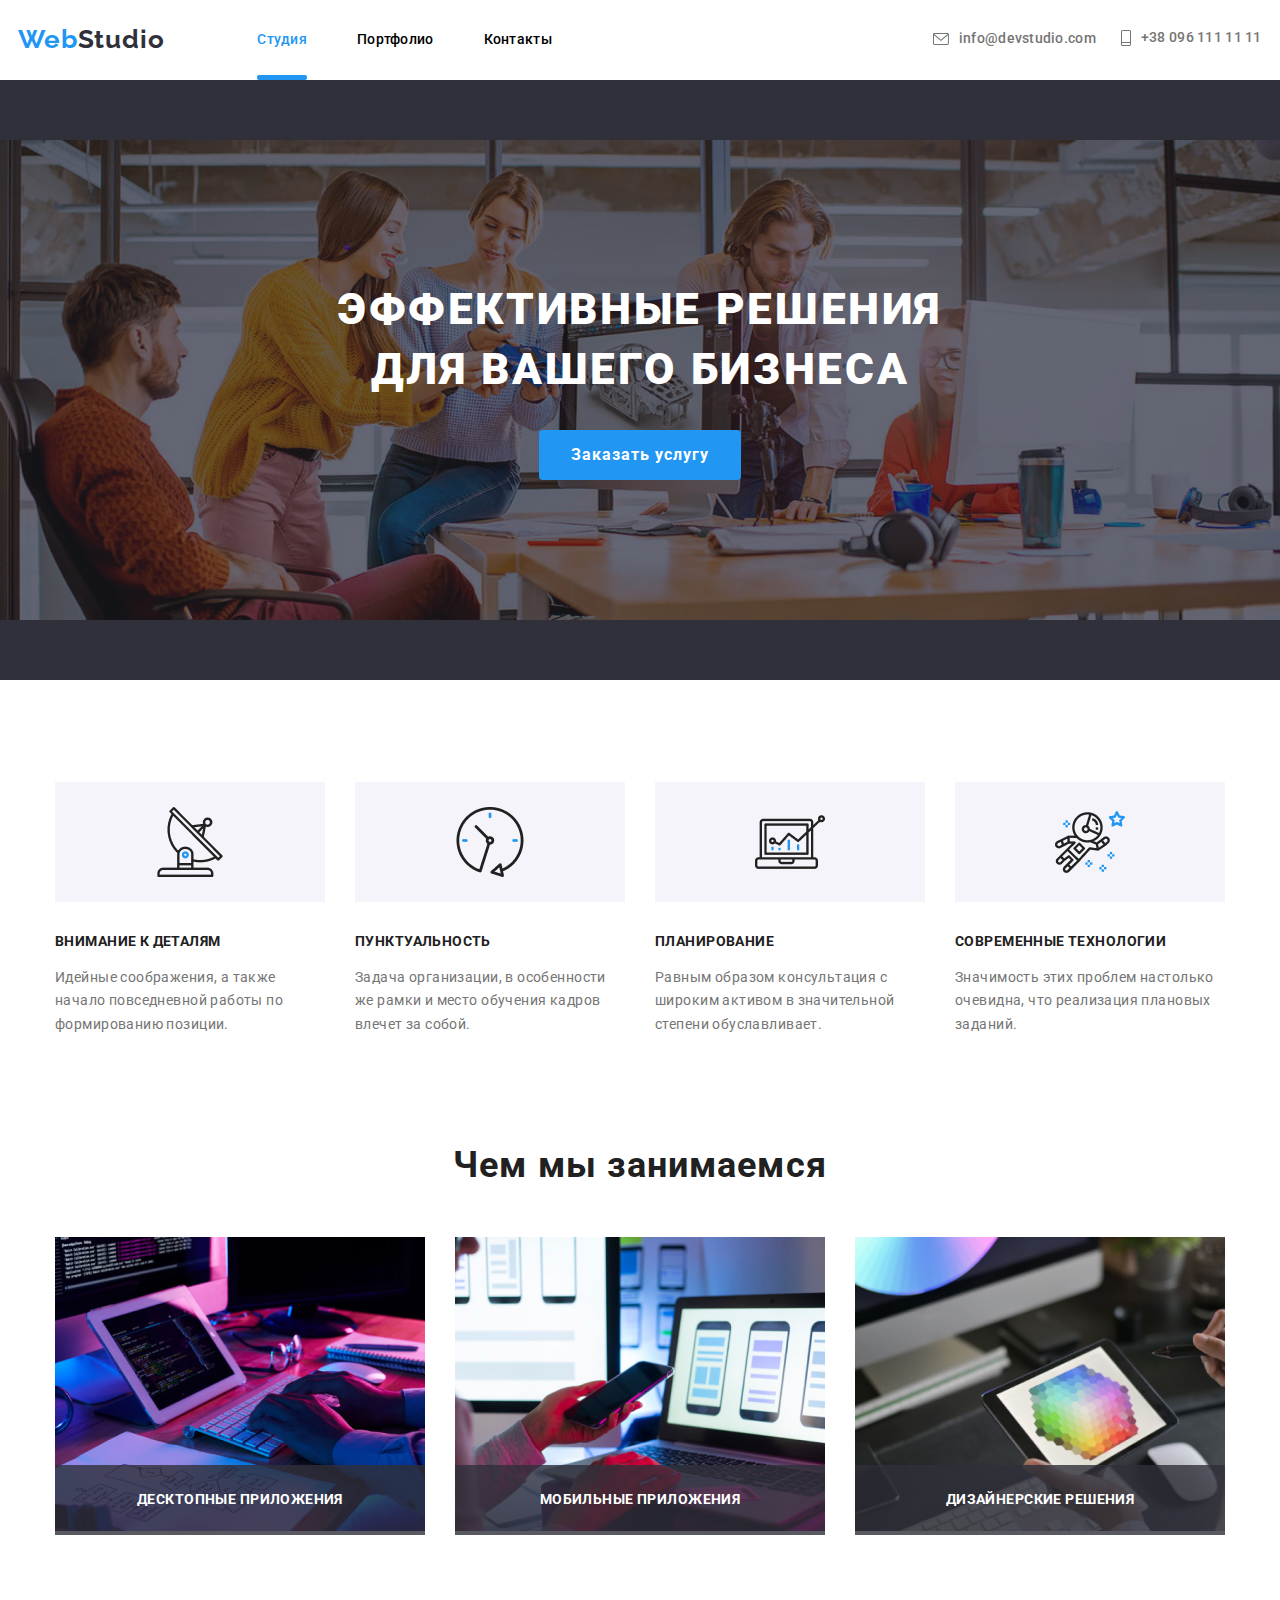
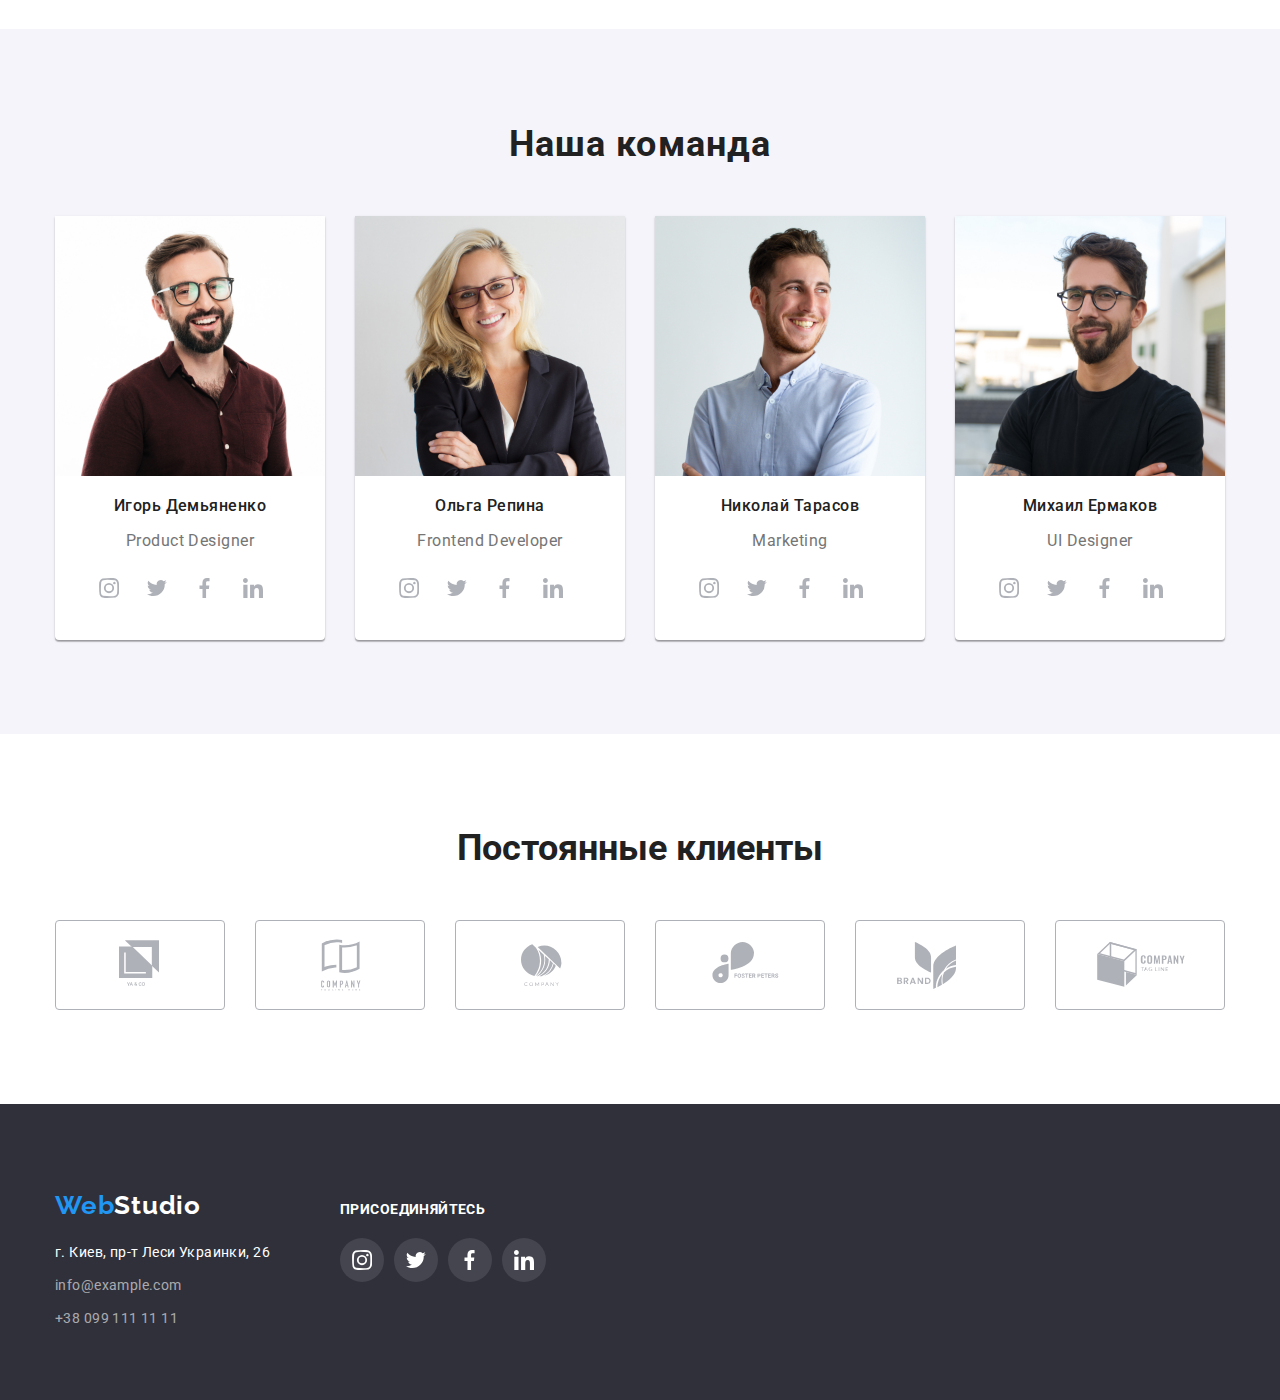
==== index.html @ 6364e738 "step one" ====
<!DOCTYPE html>
<html lang="en">
<head>
    <meta charset="UTF-8">
    <meta name="viewport" content="width=device-width, initial-scale=1.0">
    <title>Document</title>
    <link rel="preconnect" href="https://fonts.gstatic.com">
<link href="https://fonts.googleapis.com/css2?family=Raleway:wght@700&family=Roboto:wght@400;500;700;900&display=swap" rel="stylesheet">
<link rel="stylesheet" href="https://cdnjs.cloudflare.com/ajax/libs/modern-normalize/1.0.0/modern-normalize.min.css">
<link rel="stylesheet" href="/portfolio.html">   
<link rel="stylesheet" href="./css/styles.css">

</head>

<body class="body">
        <!--Шапка -->
        
        <header class="header"> 
        <div class="header-container"> 
            <p class="header-logo"> Web<span class="logo-part-two">Studio</span> </p>
     
            <ul class="navigation">
                <li><a href="" class="nav-link-active">Студия</a> </li>
                <li><a href="portfolio.html" class="nav-link">Портфолио</a> </li>
                <li><a href="" class="nav-link">Контакты</a> </li>
            </ul>
     
           <ul class="nav-contacts">
                 <li class="nav-icon">
                    <a class="contacts-mail" href=" mailto:info@devstudio.com">
                    <svg class="letter">
                        <use href="./img/symbol-hover.svg#icon-letter-hover"></use>
                    </svg>
                     info@devstudio.com</a> 
                 </li>
                 <li class="nav-icon">
                    <a class="contacts-tel" href="tel:+380961111111">
                     <svg class="phone">
                         <use href="./img/symbol-hover.svg#icon-phone-hover">

                         </use>
                     </svg>
                     +38 096 111 11 11</a> 
                 </li>  
           </ul>
         
        </div>
         </header>
        
    <!--Герой -->
<main>
        <section class="hero">
            <div class="container"> 
            <h1 class="hero-titel">Эффективные решения для вашего бизнеса</h1>
            <button class="hero-button" data-modal-open >  
               <p class="button-text">Заказать услугу</p> </button> 
               <div class="backdrop is-hidden" data-modal > 
                <div class="modal">
                <button class="close-button" data-modal-close > 
                <svg class="x" width="11" height="11">
                <use href="./img/buttonclose.svg#icon-closebutton"></use>
                </svg>
                </button>
                </div>
            </div>
        
               
          
             </div>
        </section>

        
   
    <!--Секция--> 
        <section class="section-text">
        <div class="container">     
    <ul class="text">
        <li class="text-post" >
            <h3 class="text-titel"> ВНИМАНИЕ К ДЕТАЛЯМ</h3>
            <p class="text-item">Идейные соображения, а также начало повседневной работы по формированию позиции.</p>
        </li>
        <li class="text-post">
            <h3 class="text-titel"> ПУНКТУАЛЬНОСТЬ</h3>
            <p class="text-item">Задача организации, в особенности же рамки и место обучения кадров влечет за собой.</p>
        </li>
        <li class="text-post" >
            <h3 class="text-titel"> ПЛАНИРОВАНИЕ</h3>
            <p class="text-item">Равным образом консультация с широким активом в значительной степени обуславливает.</p>
        </li>
        <li class="text-post" >
            <h3 class="text-titel"> СОВРЕМЕННЫЕ ТЕХНОЛОГИИ</h3>
            <p class="text-item">Значимость этих проблем настолько очевидна, что реализация плановых заданий.</p>
        </li>
    </ul>
        </div>
        </section>
    
  
    <!-- О нас -->
    
        <section class="about-us-section">
        <div class="container-about-us">  
            <h2 class="about-us-titel"> Чем мы занимаемся</h2>
            <ul class="about-us">
            <li class="picture">
                <img src="img/boxkopie.jpg" alt="айпед"  width="370" >
            <div class="pic-descript">
                <p class="descript"> Десктопные приложения</p>
            </div></li> 
            <li class="picture">
                <img src="img/imgKopie.jpg" alt= "ноутбук" width="370"  >
                <div class="pic-descript">
                    <p class="descript"> Мобильные приложения</p>
                </div>
            </li>
            <li class="picture">
                <img src="img/imgkopie1.jpg" alt="робочій стіл" width="370"  >
                <div class="pic-descript">
                    <p class="descript"> Дизайнерские решения</p>
                </div>
            </li> 
        </ul>
        </div> 
        </section>
   


    <!-- Наша команда -->
        <section class="our-team-section">
         <div class="container-our-team">  
            <h2 class="our-team-titel">Наша команда</h2>
    
            <ul class="cards" >
            <li class="item" > 
                <img src="img/prt1.jpg" alt="чоловік на фото" width="270" class="imagine-one" >
                <h3 class="name">Игорь Демьяненко</h3>
                <p class="position"> Product Designer</p>
                <ul class="socialmedia">
                    <li class="social-item" >
                        <a  class="footer-fb" href="">
                            <svg class="instagram">
                                <use href="./img/symbol.svg#icon-instagram">

                                </use>
                            </svg>                      
                        </a>
                    </li>
                    <li class="social-item" > 
                        <a class="footer-fb" href="">
                            <svg class="twitter" >
                                <use href="./img/symbol.svg#icon-twitter">

                                </use>
                            </svg> 
                        </a> 
                    </li>
                    <li class="social-item"> 
                        <a class="footer-fb" href="">
                            <svg class="facebook" >
                                <use href="./img/symbol.svg#icon-facebook">

                                </use>
                            </svg> 
                        </a>
                    </li>
                    <li class="social-item">
                        <a class="footer-fb" href="">
                            <svg class=" linkedin" >
                                <use href="./img/symbol.svg#icon-linkedin">

                                </use>
                            </svg> 
                        </a>
                    </li>

                </ul>
            </li>
             <li class="item" >
                <img src="img/prt2.jpg" alt="жінка на фото" width="270" class="imagine-two" >
                <h3 class="name">Ольга Репина </h3>
                <p class="position">Frontend Developer</p>
                <ul class="socialmedia">
                    <li class="social-item" >
                        <a  class="footer-fb" href="">
                            <svg class="social-item-icon instagram">
                                <use href="./img/symbol.svg#icon-instagram">

                                </use>
                            </svg>                      
                        </a>
                    </li>
                    <li class="social-item" > 
                        <a class="footer-fb" href="">
                            <svg class="social-item-icon twitter" >
                                <use href="./img/symbol.svg#icon-twitter">

                                </use>
                            </svg> 
                        </a> 
                    </li>
                    <li class="social-item"> 
                        <a class="footer-fb" href="">
                            <svg class="social-item-icon facebook" >
                                <use href="./img/symbol.svg#icon-facebook">

                                </use>
                            </svg> 
                        </a>
                    </li>
                    <li class="social-item">
                        <a class="footer-fb" href="">
                            <svg class="social-item-icon linkedin" >
                                <use href="./img/symbol.svg#icon-linkedin">

                                </use>
                            </svg> 
                        </a>
                    </li>

                </ul>
            </li>
            <li class="item" >
                <img src="img/prt3.jpg" alt="чоловік на фото в білі сорочці" width="270" class="imagine-three" >
                <h3 class="name">Николай Тарасов</h3>
                <p class="position">Marketing</p>
                <ul class="socialmedia">
                    <li class="social-item" >
                        <a  class="footer-fb" href="">
                            <svg class="social-item-icon instagram">
                                <use href="./img/symbol.svg#icon-instagram">

                                </use>
                            </svg>                      
                        </a>
                    </li>
                    <li class="social-item" > 
                        <a class="footer-fb" href="">
                            <svg class="social-item-icon twitter" >
                                <use href="./img/symbol.svg#icon-twitter">

                                </use>
                            </svg> 
                        </a> 
                    </li>
                    <li class="social-item"> 
                        <a class="footer-fb" href="">
                            <svg class="social-item-icon facebook" >
                                <use href="./img/symbol.svg#icon-facebook">

                                </use>
                            </svg> 
                        </a>
                    </li>
                    <li class="social-item">
                        <a class="footer-fb" href="">
                            <svg class="social-item-icon linkedin" >
                                <use href="./img/symbol.svg#icon-linkedin">

                                </use>
                            </svg> 
                        </a>
                    </li>

                </ul>
            </li>
            <li class="item" >
                <img src="img/prt4.jpg" alt="чоловік на фото в темній футболці" width="270" class="imagine-four" >
                <h3 class="name">Михаил Ермаков</h3>
                <p class="position"> UI Designer</p>
                <ul class="socialmedia">
                    <li class="social-item" >
                        <a  class="footer-fb" href="">
                            <svg class="social-item-icon instagram">
                                <use href="./img/symbol.svg#icon-instagram">

                                </use>
                            </svg>                      
                        </a>
                    </li>
                    <li class="social-item" > 
                        <a class="footer-fb" href="">
                            <svg class="social-item-icon twitter" >
                                <use href="./img/symbol.svg#icon-twitter">

                                </use>
                            </svg> 
                        </a> 
                    </li>
                    <li class="social-item"> 
                        <a class="footer-fb" href="">
                            <svg class="social-item-icon facebook" >
                                <use href="./img/symbol.svg#icon-facebook">

                                </use>
                            </svg> 
                        </a>
                    </li>
                    <li class="social-item">
                        <a class="footer-fb" href="">
                            <svg class="social-item-icon linkedin" >
                                <use href="./img/symbol.svg#icon-linkedin">

                                </use>
                            </svg> 
                        </a>
                    </li>

                </ul>
            </li>
            </ul>
        </div>
        </section>  

    <!-- Постоянные клиенты -->
        <section class="regular-customers">
            <div class="container">
                <h2 class="customers-titel"> Постоянные клиенты </h2>
                
                <ul class="clients" > 
                    <li class="logo-box">
                        <a class="client-logo"> 
                            <svg class="client one" width="44.27" height="49.23">  
                                <use href="./img/customerslg.svg#icon-logo-1">

                                </use>
                            </svg>
                        </a>

                    </li>
                    <li class="logo-box">
                        <a class="client-logo" >
                             <svg class="client two" width="40" height="52">
                            <use href="./img/customerslg.svg#icon-logo-2">

                            </use>
                        </svg> 
                    </a> 
                    </li>
                    <li class="logo-box">
                        <a class="client-logo">
                        <svg class="client three" width="41" height="42.6">
                            <use href="./img/customerslg.svg#icon-logo-3">

                            </use>
                        </svg> 
                    </a>
                    </li>
                    <li class="logo-box"><a class="client-logo" >
                        <svg class="client four" width="79.66" height="42.02">
                            <use href="./img/customerslg.svg#icon-logo-4">

                            </use>
                        </svg> 
                    </a>
                    </li>
                    <li class="logo-box">
                        <a class="client-logo"> 
                            <svg class="client five" width="59" height="47">
                                <use href="./img/customerslg.svg#icon-logo-5">
    
                                </use>
                            </svg> 
                        </a>
                    </li>
                    <li class="logo-box"><a class="client-logo">
                        <svg class="six" width="88.48" height="45.44">
                            <use href="./img/customerslg.svg#icon-logo-6">

                            </use>
                        </svg> 
                    </a>
                    </li>
                </ul>
            </div>
        </section>
</main>
    <!-- Подвал -->
    <footer class="footer-bg">
        <div class="container foot"> 
            <div class="footer">
        <p class="footer-logo">Web<span class="footer-logo-studio" >Studio</span> </p>
     
        <address class="adress">   
        <p class="street">г. Киев, пр-т Леси Украинки, 26 </p> 
   
         <ul class="contacts">
             <li class="footer-item" >
                <a class="footer-email" href="mailto:info@example.com">info@example.com</a></li>
             <li class="footer-item">   
                 <a class="footer-tel"  href="tel:+380991111111">+38 099 111 11 11</a></li>

        </ul>
        </address>
    </div> 
        <div class=" footer-box">
            <h2 class="join"> ПРИСОЕДИНЯЙТЕСЬ </h2>
            <ul class="footer-socialmedia">
                <li class="social-item-footer" >
                    <a  class="footer-fb" href="">
                        <svg class="footer-icon instagram" >
                            <use href="./img/symbol.svg#icon-instagram">

                            </use>
                        </svg>                      
                    </a>
                </li>
                <li class="social-item-footer" > 
                    <a class="footer-fb" href="">
                        <svg class="footer-icon twitter" >
                            <use href="./img/symbol.svg#icon-twitter">

                            </use>
                        </svg> 
                    </a> 
                </li>
                <li class="social-item-footer"> 
                    <a class="footer-fb" href="">
                        <svg class="footer-icon facebook" >
                            <use href="./img/symbol.svg#icon-facebook">

                            </use>
                        </svg> 
                    </a>
                </li>
                <li class="social-item-footer">
                    <a class="footer-fb" href="">
                        <svg class="footer-icon linkedin" >
                            <use href="./img/symbol.svg#icon-linkedin">

                            </use>
                        </svg> 
                    </a>
                </li>
            </ul>
        </div>
        </div>
    </footer>
  
    
    <script src="./js/modal.js"></script>
</body>
</html>
---- css/styles.css ----
:root {
    --primery-text-color: #757575;
    --titel-text-color: #212121;
    --accent-color: #2196F3;
    --primary-white-color: #fff;
    --background-color: #2F303A;
    }
       
       
    ul{
    list-style: none;
    margin: 0px;
    padding: 0px;
    }
    a{
    text-decoration: none;
    }
       
    .body{
    font-family: Roboto, sans-serif;  
    }
       
    .header{
    display: flex;
    background-color: #ffffff;
    font-family: Roboto;
    }
       
    .header-container{
    display: flex;
    align-items: center;
    padding-left: 15px;
    padding-right: 15px;
    margin-left: auto;
    margin-right: auto; 
    }
       
    .container{
    width: 1200px;
    padding: 0px 15px;
    margin: 0 auto; 
    }
       
    .header-logo{
    color: var(--accent-color); 
    font-family: Raleway;
    font-style: normal;
    font-weight: 700;
    font-size: 26px;
    line-height: 1.19;  
    letter-spacing: 0.03em;
    padding-top: 24px;
    padding-bottom: 25px;
    margin: 0;
    }
       
    .logo-part-two{
    color: #2F303A;
    font-family: Raleway;
    font-style: normal;
    font-weight: 700;
    font-size: 26px;
    line-height: 1.19;  
    letter-spacing: 0.03em;
    }
       
    .navigation{
    display: flex;
    margin-left: 93px;
    padding-left: 0;
    }
       
    .nav-link{
    color: var(--titel-text-color-);
    font-family: Roboto;
    font-style: normal;
    font-weight: 500;
    font-size: 14px;
    line-height: 1.14;
    letter-spacing: 0.02em;
    margin-right: 50px;
    position: relative;
    display: block;
    padding-top: 32px;
    padding-bottom: 32px;
    }
    
    .nav-link::after{
    content: "";
    position: absolute;
    left: 0;
    bottom: 0;
    display: block;
    width: 100%;
    height: 5px;
    background-color: #2196F3;
    border-radius: 2px;
       
    opacity: 0;
    transition: opacity 250ms cubic-bezier(0.4, 0, 0.2, 1);
    }

    .nav-link-active{
    color: var(--accent-color);
    font-family: Roboto;
    font-style: normal;
    font-weight: 500;
    font-size: 14px;
    line-height: 1.14;
    letter-spacing: 0.02em;
    margin-right: 50px;
    position: relative;
    display: block;
    padding-top: 32px;
    padding-bottom: 32px;
    }
    .nav-link-active::after{
    content: "";
    position: absolute;
    left: 0;
    bottom: 0;
    display: block;
    width: 100%;
    height: 5px;
    background-color: #2196F3;
    border-radius: 2px;      
    opacity: 1;
    transition: opacity 250ms cubic-bezier(0.4, 0, 0.2, 1);
    }

    .nav-link:hover,
    .nav-link:focus{
    color: var(--accent-color);
    display: block;
    }
    .nav-link:hover::after{
    opacity: 1;
    }
    
   
  
    .nav-contacts{
    display: flex;
    align-items: center;
    margin-left: 331px;
    padding: 0;
    }
     
    .contacts-mail{
    color: var(--primery-text-color);
    font-family: Roboto;
    font-style: normal;
    font-weight: 500;
    font-size: 14px;
    line-height: 1.14;
    letter-spacing: 0.02em; 
    padding-right: 25px;
    display: inline-flex;
    align-items: center;
    }
    .contacts-mail:hover svg,
    .contacts-mail:focus svg{
    fill: #2196F3
    }
    .contacts-mail:hover,
    .contacts-mail:focus{
    color: #2196F3;
    }
    
    .letter{
    width: 16px;
    height: 12px;
    padding: 0;
    margin-right: 10px;
    fill: #757575;
    cursor: pointer;
    }
     
    .contacts-tel{  
    color: var(--primery-text-color);
    font-family: Roboto;
    font-style: normal;
    font-weight: 500;
    font-size: 14px;
    line-height: 1.14;
    letter-spacing: 0.02em; 
    display: inline-flex;
    align-items: center;
    }
      
    .contacts-tel:hover,
    .contacts-tel:focus{
    color:var(--accent-color);
    }
    .contacts-tel:hover svg,
    .contacts-tel:focus svg{
    fill:var(--accent-color);
    }
    .phone{
    width: 10px;
    height: 16px;
    padding: 0;
    margin-right: 10px;
    fill: #757575;
    cursor: pointer;
    }
       
       /*  HERO */
       
    .hero{
    max-width: 1600px;
    height: 600px;
    margin-left: auto;
    margin-right: auto;  
    background-image: linear-gradient(to right,
    rgba(47, 48, 58, 0.4), rgba(47, 48, 58, 0.4)),
    url("../img/hero.jpg");
    background-repeat: no-repeat;
    background-size: contain;
    background-position: center;
    background-color: var( --background-color);
    text-align: center;
    padding-top: 200px;
    padding-bottom: 200px;   
    }
       
    .hero-titel{
    color:  var(--primary-white-color);
    font-family: Roboto;
    font-style: normal;
    font-weight: 900;
    font-size: 44px;
    line-height: 1.36;
    text-align: center;
    letter-spacing: 0.06em;
    text-transform: uppercase;
    width: 696px; 
    padding-bottom: 30px;
    margin: 0 auto;   
    }
       
    .hero-button{
    background-color: var(--accent-color);
    border-radius: 4px;
    padding-top: 10px;
    padding-right: 32px;
    padding-bottom: 10px;
    padding-left: 32px;
    font-family: Roboto;
    font-style: normal;
    font-weight: 700;
    font-size: 16px;
    line-height: 30px;
    cursor: pointer;
    border: none;
    }
          
    .button-text{
    display: inline-block;
    text-align: center;
    text-decoration: none;
    color: var(--primary-white-color);
    margin: 0;
    letter-spacing: 0.06em;   
    }
        
    .section-text{
    padding-top: 102px;
    padding-bottom: 94px;
    margin: 0% auto;
    }
       
    .text {
    display: flex;
    margin: 0;
    padding: 0;
    }
       
    .text-titel{
    color: var(--titel-text-color);  
    font-family: Roboto;
    font-style: normal;
    font-weight: 700;
    font-size: 14px;
    line-height: 1.4;
    letter-spacing: 0.03em; 
    margin-top: 0;
    }
       
    .text-item{
    color: var(--primery-text-color);
    font-family: Roboto;
    font-style: normal;
    font-weight: 400;
    font-size: 14px;
    line-height: 1.7;
    letter-spacing: 0.03em;
    margin-top: 0;
    }
    .text-post{
    width: 270px;
    margin-right: 30px;
    }
    .text-post::before{
    display: block;
    content: "";
    width: 270px;
    height: 120px;
    background-color: #F5F4FA;
    background-repeat: no-repeat;
    background-position: 50% 50%;
    margin-bottom: 30px;
    }
    .text-post{
    width: auto;
    }
       
    .text-post:nth-child(1)::before{
    background-image: url("../img/antenna.png");   
    }
    .text-post:nth-child(2)::before{
    background-image: url("../img/clock.png");
    }        
    .text-post:nth-child(3)::before{
    background-image: url("../img/diagram.png");
    }
    .text-post:nth-child(4)::before{
    background-image: url("../img/astronaut.png");
    }
    .text-post:last-child{
    margin-right: 0;
    }
         
    .about-us-section {
    text-align: center;
    padding-bottom: 94px;
    width: 1170px;
    margin: 0 auto;
    }
         
    .about-us-titel{
    color: var(--titel-text-color);
    font-family: Roboto;
    font-weight: 700;
    font-size: 36px;
    line-height: 1.16;
    text-align: center;
    letter-spacing: 0.03em; 
    margin: 0% auto;
    padding-bottom: 50px;   
    }
       
    .about-us {
    text-align: center; 
    display: flex;
    margin: 0 auto;
    padding: 0px;
    }
       
    .picture{
   position: relative;
   margin-right: 30px;
  
    }
 
   .picture:last-child{
    margin-right: 0;
   }

   .pic-descript{
   position: absolute;
   display: flex;
   bottom: 0;
   right: 0px;
   }

.descript{
display:flex;

font-family: Roboto;
font-style: normal;
font-weight: 700;
font-size: 14px;
line-height: 1.14;
width: 370px;
height: 70px;
margin: 0;
padding-top: 27px;
color: #fff;
justify-content: center;
letter-spacing: 0.03em;
text-transform: uppercase;

background: rgba(47, 48, 58, 0.8); 
}


       
    .our-team-section{
    background: #F5F4FA;
    padding-top: 94px;
    padding-bottom: 94px;
    margin: auto;
    } 
    .our-team-titel{
    color: var(--titel-text-color);
    font-family: Roboto;
    font-weight: 700px;
    font-size: 36px;
    line-height: 1.2;
    text-align: center;
    letter-spacing: 0.03em;
    margin: 0 auto;
    padding-bottom: 50px;   
    }  
    .cards{
    display: flex;
    margin: 0 auto;
    padding: 0px;
    width: 1170px;
    } 
    .item{ 
    margin-right: 30px;
    background: #FFFFFF;
    box-shadow: 0px 1px 3px rgba(0, 0, 0, 0.12), 0px 1px 1px rgba(0, 0, 0, 0.14), 0px 2px 1px rgba(0, 0, 0, 0.2);
    border-radius: 0px 0px 4px 4px;
    }
       
      
    .imagine-one{  
    background: url(4853.jpg);
    border-radius: 0px;
    }
       
    .name{
    color: var(--titel-text-color);
    font-family: Roboto;
    font-style: normal;
    font-weight: 500;
    font-size: 16px;
    line-height: 1.18;
    text-align: center;
    letter-spacing: 0.03em;
    }
    .position{
    color: var(--primery-text-color);
    font-family: Roboto;
    font-style: normal;
    font-weight: 400;
    font-size: 16px;
    line-height: 1.18;
    text-align: center;
    letter-spacing: 0.03em;
    }
     
    .socialmedia{
    width: 206px;
    height: 44px;
    align-items: center;
    margin-left: auto;
    margin-right: auto;
    margin-bottom: 30px ;
    }
    .social-item{
    display: inline-block;
    width: 44px;
    height: 44px;
    border-radius: 50%;
    }
    .social-item:last-child{
    margin-right: 0px;
    }
    
    .instagram{
    width: 20px;
    height: 20px;
    fill: #AFB1B8;
    }
    .twitter{
    width: 20px;
    height: 20px;
    fill: #AFB1B8;
    }
    .facebook{
    width: 20px;
    height: 20px;
    fill: #AFB1B8;
    }
    .linkedin{
    width: 20px;
    height: 20px;
    fill: #AFB1B8;
    }
    
    .link{
    padding: 0;
    border: none;
    }
     
    .imagine-two{
    border-radius: 0px;
    }  
    .imagine-three{
    border-radius: 0px;
    } 
    .imagine-four{
    background: url(2968.jpg);
    border-radius: 0px;
    }
       
    
    .regular-customers{
    padding-top: 94px;
    padding-bottom: 94px;
    }
    .customers-titel{
    color: var(--titel-text-color);
    font-family: Roboto;
    font-weight: 700;
    font-size: 36px;
    text-align: center;
    margin: 0 auto;
    padding-bottom: 50px;
    }
    
    .clients{
    display: flex;
    }
    
    .one{
    fill: #AFB1B8;
    margin-top: 20px;
    margin-right: 63px;
    margin-bottom: 20px;
    margin-left: 63px;
    }
    .two{
    fill: #AFB1B8;
    margin-top: 19px;
    margin-right: 65px;
    margin-bottom: 19px;
    margin-left: 65px;
    }
    .three{
    fill: #AFB1B8;
    margin-top: 24px;
    margin-right: 64px;
    margin-bottom: 23.4px;
    margin-left: 65px;
    }
    .four{
    fill: #AFB1B8;
    margin-top: 22px;
    margin-right: 55px;
    margin-bottom: 21px;
    margin-left: 56px;
    }
    .five{
    fill: #AFB1B8;
    margin-top: 22px;
    margin-right: 40.52px;
    margin-bottom: 22.56px;
    margin-left: 41px;
    }
    .six{
    fill: #AFB1B8;
    margin-top: 22px;
    margin-right: 40.52px;
    margin-bottom: 22.56px;
    margin-left: 41px;
    }
    
    .logo-box{
    display: inline-flex;
    align-items: center;
    width: 170px;
    height: 90px; 
    border: 1px solid #AFB1B8;
    box-sizing: border-box;
    border-radius: 4px;
    color: #AFB1B8;
    background-color: #fff; 
    margin-right: 30px;
    }
    
    .logo-box:hover,
    .logo-box:focus{
    border: 1px solid #2196F3;
    cursor: pointer;
    }
    .logo-box:last-child{
    margin-right: 0px;
    }
    .logo-box:hover svg,
    .logo-box:focus svg{
    fill: #2196F3;
    }
    
    .client-logo{
    display: block;
    width: 170px;
    height: 90px;  
    }
    
    .client-logo:hover,
    .client-logo:focus{
    display: block;
    cursor: pointer;
    }
    .client-logo:last-child{
    margin-right: 0px;
    }
    
    .clients-item{ 
    width: 44px;
    height: 49px;
    background-position: center;
    background-size: contain;
    } 
    
    
    
    /* FOOTER */
    .footer-bg{
    background-color: var( --background-color);
    padding-top: 60px;
    padding-bottom: 60px;
    }
    .footer{
    display: inline-block;
    margin-right: 70px;
    align-items: center;
    }
    
    .footer-logo{
    color: var(--accent-color);
    font-family: Raleway;
    font-style: normal;
    font-weight: 700;
    font-size: 26px;
    line-height: 1.19;  
    letter-spacing: 0.03em;
    margin-bottom: 20px;    
    }
       
    .footer-logo-studio{
    color: var(--primary-white-color);   
    font-family: Raleway;
    font-style: normal;
    font-weight: 700;
    font-size: 26px;
    line-height: 1.19;
    letter-spacing: 0.03em;
    }
       
    .adress{
    display: block;  
    }
       
    .street{
    color: var(--primary-white-color);
    font-family: Roboto;
    font-style: normal;
    font-weight: 400;
    font-size: 14px;
    line-height: 1.71;
    letter-spacing: 0.03em;
    margin-bottom: 9px;
    }
    .contacts{
    padding: 0;
    margin: 0px;
    }
    .footer-item{
    margin-bottom: 9px;
    }
    .footer-email{
    color: rgba(255, 255, 255, 0.6);   
    font-family: Roboto;
    font-style: normal;
    font-weight: 400;
    font-size: 14px;
    line-height: 1.71;
    letter-spacing: 0.03em;
    padding-bottom: 9px;  
    }
       
    .footer-tel{
    color: rgba(255, 255, 255, 0.6);
    font-family: Roboto;
    font-style: normal;
    font-weight: 400;
    font-size: 14px;
    line-height: 1.71;
    letter-spacing: 0.03em;  
    }
    
    .footer-socialmedia{
    display: flex;
    align-items: baseline;
    }
    
    .join{
    color: var(--primary-white-color);
    font-size: 14px;
    line-height: 1.14;
    letter-spacing: 0.03em;
    margin: 0;
    }
    .footer-box{
    width: 206px;
    padding: 0px;
    }
    
    .foot{
    display: flex;
    align-items: baseline;
    }
    
    .footer-icon{
    fill: #fff;
           
    }
    
    .footer-fb{
    display: flex;
    width: 44px;
    height: 44px;
    align-items: center;
    justify-content: center;
    }
    .footer-fb:hover,
    .footer-fb:focus{
    background-color: #2196F3;
    border-radius: 50%;
    }
    .footer-fb:hover svg,
    .footer-fb:focus svg{
    fill: #fff;
    }
    
    .social-item-footer{
    display: inline-block;
    width: 44px;
    height: 44px;
    border-radius: 50%;
    background-color: rgb(252, 251, 251, 10%);
    margin-top: 20px;
    margin-right: 10px;
    }


.backdrop{
position: fixed;
top: 0;
left: 0;
width:100%;
height: 100%;
background-color:rgba(0, 0, 0, 0.2);
}

.backdrop.is-hidden {
   visibility: hidden;
opacity: 0;
pointer-events: none;
}

.modal {
position:absolute;
top:50%;
left: 50%;
transform: translate(-50%, -50%);
width: 528px;
height: 581px;
background-color: #fff; 

}

.close-button{
position: fixed;

top: 0;
right:0;
margin: 8px;

width: 30px;
height: 30px;
border-radius: 50%;

background: #FFFFFF;
border: 1px solid rgba(0, 0, 0, 0.1);

cursor: pointer;

}
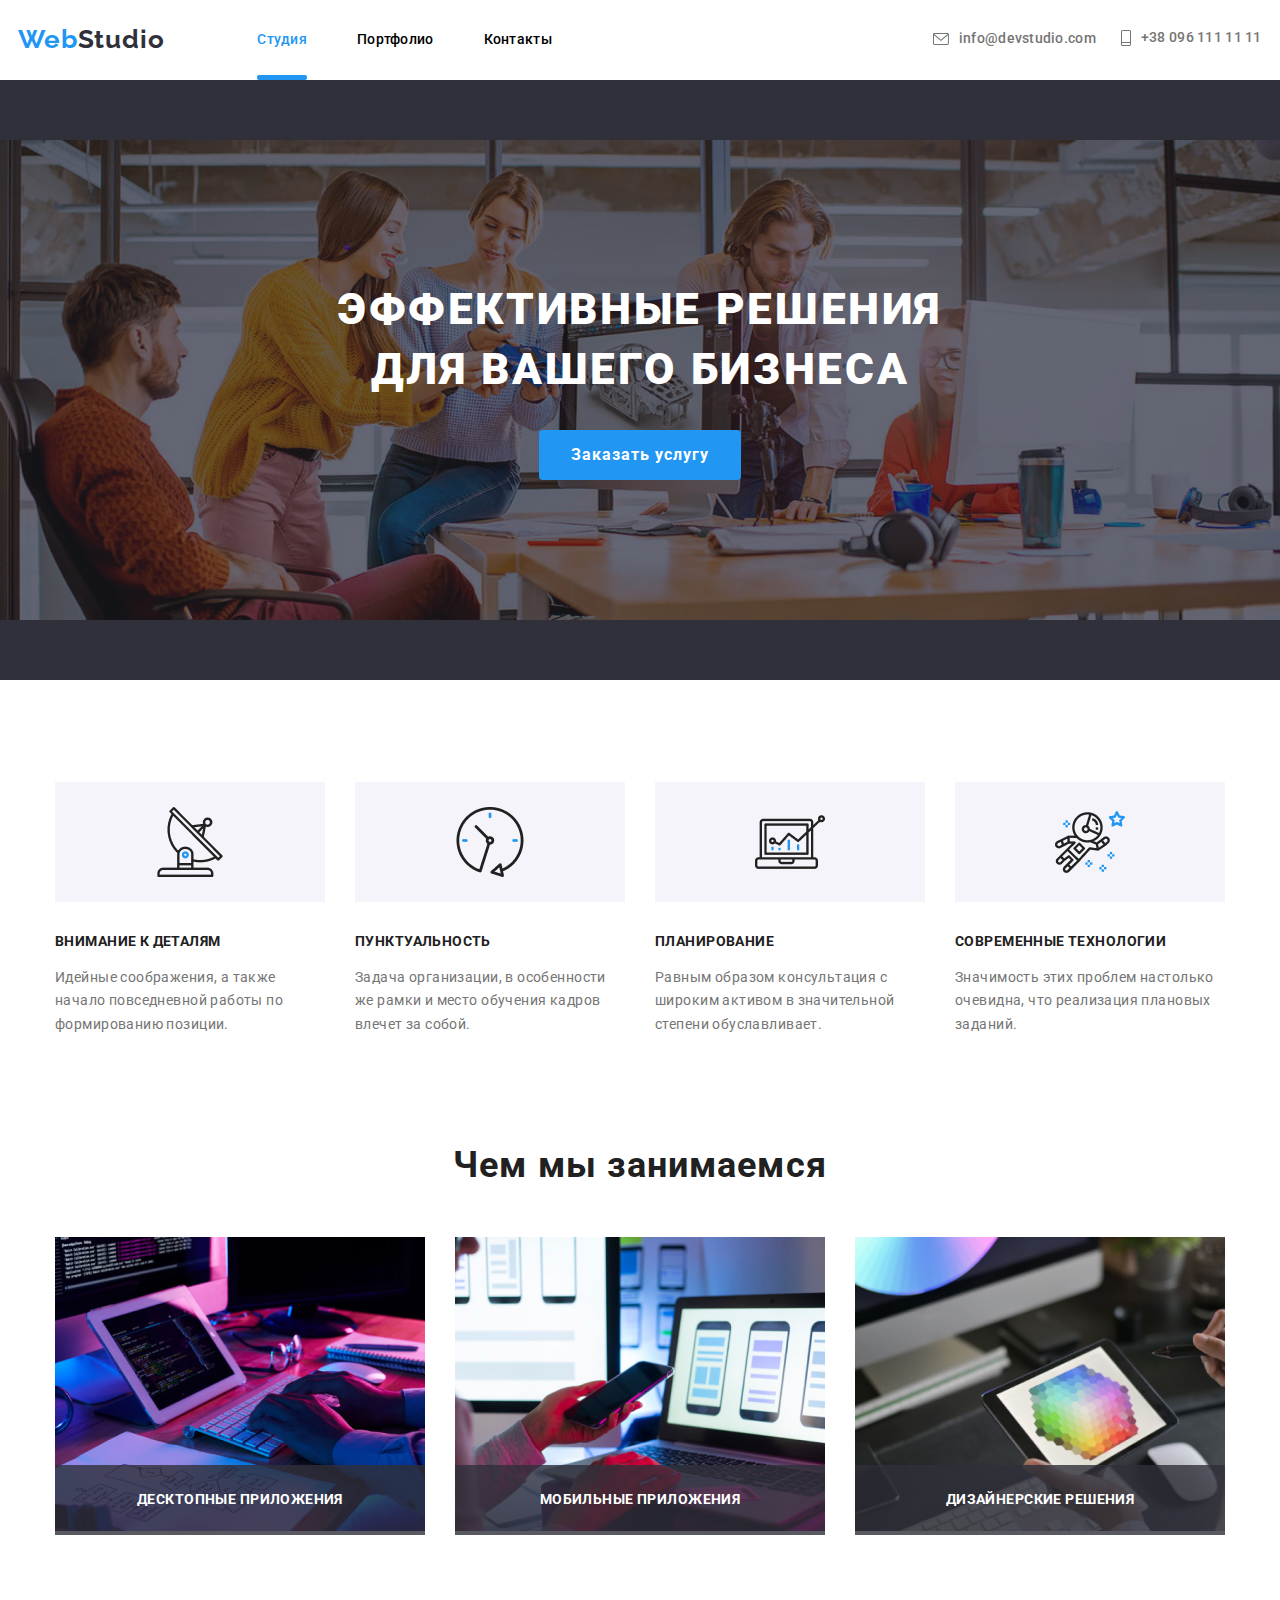
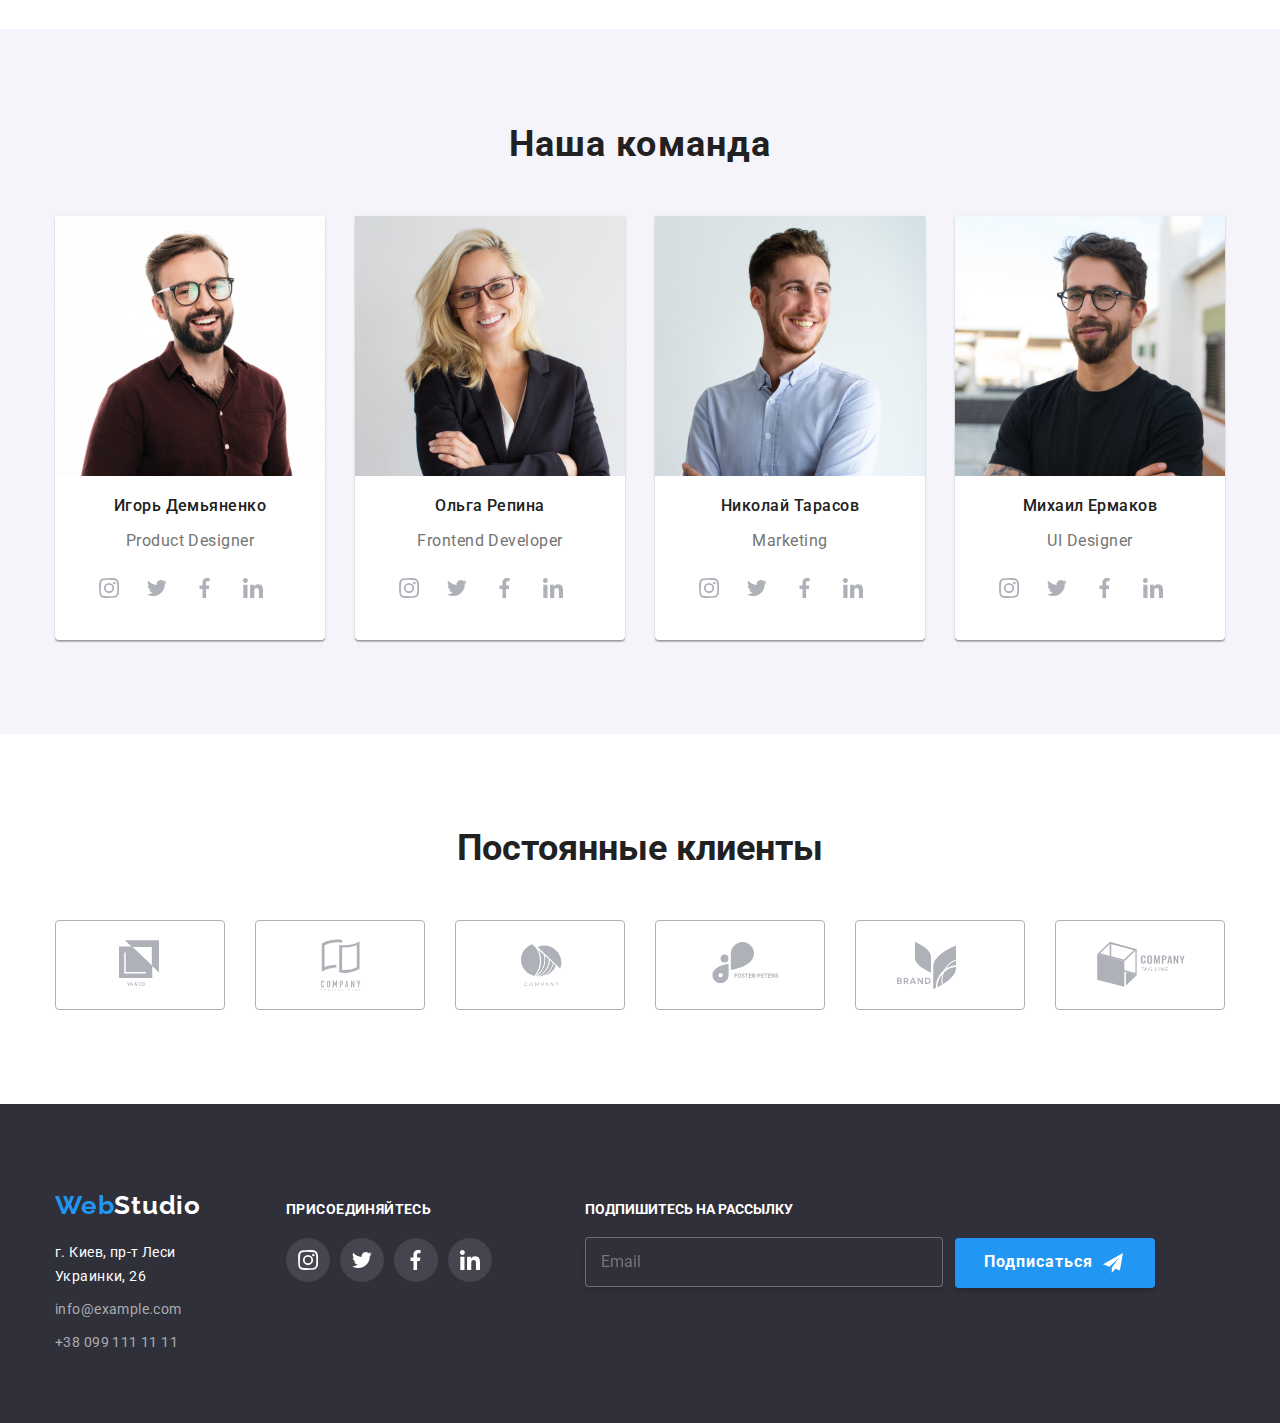
==== commit ef5f060b: "modal" ====
--- a/index.html
+++ b/index.html
@@ -56,11 +56,35 @@
                <p class="button-text">Заказать услугу</p> </button> 
                <div class="backdrop is-hidden" data-modal > 
                 <div class="modal">
+                    
                 <button class="close-button" data-modal-close > 
                 <svg class="x" width="11" height="11">
                 <use href="./img/buttonclose.svg#icon-closebutton"></use>
                 </svg>
                 </button>
+                <div  class="modal-desk"> 
+                    <p>Оставьте свои данные, мы вам перезвоним</p>
+                    <div class="form-filed">
+                    <label for="name" class="modal-label">Имя</label>
+                    <input type="name" name="name" id="name" placeholder="" autocomplete="off"></div>
+                    <div class="form-filed">
+                    <label for="phone" class="modal-label">Телефон</label>
+                    <input type="tel" name="phone_number" id="phone" autocomplete="off"></div>
+                    <div class="form-filed">
+                    <label for="mail" class="modal-label" autocomplete="off">Почта</label>
+                    <input type="email" name="mail" id="mail"></div>
+                    <div class="form-filed">
+                    <label for="comment" class="modal-label">Комментарий</label>
+                    <textarea class="textarea" name="comment" id="comment" cols="" rows="">Введите текст</textarea></div>
+                
+                <div role="group" class="modal-checkbox">
+                    <input type="checkbox" name="checkbox" id="checkbox" class="checkbox">
+                    <label for="checkbox" class="checkbox">Соглашаюсь с рассылкой и принимаю <span> <a href="">Условия договора</a></span> </label>
+                    </div>
+                    
+                    <div class="modal-submit">
+                    <button class="modal-buttom">Отправить</button></div>
+                </div>
                 </div>
             </div>
         
@@ -377,21 +401,21 @@
     <!-- Подвал -->
     <footer class="footer-bg">
         <div class="container foot"> 
-            <div class="footer">
-        <p class="footer-logo">Web<span class="footer-logo-studio" >Studio</span> </p>
+         <div class="footer">
+             <p class="footer-logo">Web<span class="footer-logo-studio" >Studio</span> </p>
      
-        <address class="adress">   
-        <p class="street">г. Киев, пр-т Леси Украинки, 26 </p> 
+            <address class="adress">   
+            <p class="street">г. Киев, пр-т Леси Украинки, 26 </p> 
    
-         <ul class="contacts">
+             <ul class="contacts">
              <li class="footer-item" >
                 <a class="footer-email" href="mailto:info@example.com">info@example.com</a></li>
              <li class="footer-item">   
-                 <a class="footer-tel"  href="tel:+380991111111">+38 099 111 11 11</a></li>
+                <a class="footer-tel"  href="tel:+380991111111">+38 099 111 11 11</a></li>
 
         </ul>
         </address>
-    </div> 
+         </div> 
         <div class=" footer-box">
             <h2 class="join"> ПРИСОЕДИНЯЙТЕСЬ </h2>
             <ul class="footer-socialmedia">
@@ -433,10 +457,31 @@
                 </li>
             </ul>
         </div>
+        <div class="footer" >
+            <h2 class="subscription">Подпишитесь на рассылку</h2>
+          
+           <ul class="footer-socialmedia">
+            <li>
+               <form class="form">
+                   <label for="mail">  </label> 
+                   <input  type="email" name="mail" id="mail"
+                   placeholder="Email"> 
+               </form>
+            </li>
+        <li>
+            <button type="submit" class="subscription-bottom"> Подписаться 
+                <svg class="icon-send" width="30" height="30">
+                    <use href="./img/icon-send.svg#icon-icon-send"></use>
+                </svg>
+            </button>
+        </li>
+        </ul>
+        </div>
         </div>
     </footer>
   
     
     <script src="./js/modal.js"></script>
+
 </body>
 </html>--- a/css/styles.css
+++ b/css/styles.css
@@ -264,6 +264,146 @@
     letter-spacing: 0.06em;   
     }
         
+
+
+.backdrop{
+    position: fixed;
+    top: 0;
+    left: 0;
+    width:100%;
+    height: 100%;
+    background-color:rgba(0, 0, 0, 0.2);
+}
+    
+.backdrop.is-hidden {
+    visibility: hidden;
+    opacity: 0;
+    pointer-events: none;
+}
+    
+.modal{
+position:absolute;
+top:50%;
+left: 50%;
+transform: translate(-50%, -50%);
+width: 528px;
+height: 581px;
+background-color: #fff; 
+}
+.modal-label{
+font-family: Roboto;
+font-style: normal;
+font-weight: normal;
+font-size: 12px;
+line-height: 1.16;
+letter-spacing: 0.01em;
+color: #757575;
+padding-top: 10px;
+padding-bottom: 4px;
+}
+.close-button{
+    position: fixed;
+    top: 0;
+    right:0;
+    margin: 8px;
+    width: 30px;
+    height: 30px;
+    border-radius: 50%;
+    background: #FFFFFF;
+    border: 1px solid rgba(0, 0, 0, 0.1);
+    cursor: pointer;
+}
+.modal-desk{
+width: 448px;
+height: 342px;
+
+margin-left: auto;
+margin-right: auto;
+text-align: start;
+}
+.form-filed{
+display: flex;
+flex-direction: column;
+}
+.form-filed a{
+    color: var(--accent-color);
+    text-decoration: underline;
+}
+
+.modal-desk p{
+padding-top: 40px;
+font-family: Roboto;
+font-style: normal;
+font-weight: 700;
+font-size: 20px;
+line-height: 1.5;
+text-align: center;
+letter-spacing: 0.03em;
+color: #212121;
+margin: 0;
+}
+.modal-desk input{
+border: 1px solid rgba(33, 33, 33, 0.2);
+box-sizing: border-box;
+border-radius: 4px;
+
+}
+.textarea{
+resize: none;
+width: 448px;
+height: 120px;
+border: 1px solid rgba(33, 33, 33, 0.2);
+box-sizing: border-box;
+border-radius: 4px;
+font-family: Roboto;
+font-style: normal;
+font-weight: normal;
+font-size: 14px;
+line-height: 1.14;
+letter-spacing: 0.01em;
+color: rgba(117, 117, 117, 0.5);
+padding: 12px 16px;
+}
+.checkbox{  
+text-align: center;
+font-family: Roboto;
+font-style: normal;
+font-weight: normal;
+font-size: 14px;
+line-height: 24px;
+letter-spacing: 0.03em;
+color: #757575;   
+padding-top: 20px;
+padding-bottom: 30px;
+}
+.modal-checkbox a{
+    color: var(--accent-color);
+    text-decoration: underline;
+}
+.modal-submit{
+margin-left: 110px ;
+
+  
+}
+.modal-buttom{
+
+width: 200px;
+height: 50px;
+color: var(--primary-white-color);
+background: #2196F3;
+box-shadow: 0px 4px 4px rgba(0, 0, 0, 0.15);
+border: none;
+margin-left: 16px;
+margin-right: 16px;
+cursor: pointer;
+}
+.modal-checkbox{
+ text-align: center;
+padding-top: 20px;
+padding-bottom: 30px;
+}
+
+
     .section-text{
     padding-top: 102px;
     padding-bottom: 94px;
@@ -595,7 +735,6 @@
     .logo-box:focus svg{
     fill: #2196F3;
     }
-    
     .client-logo{
     display: block;
     width: 170px;
@@ -610,7 +749,6 @@
     .client-logo:last-child{
     margin-right: 0px;
     }
-    
     .clients-item{ 
     width: 44px;
     height: 49px;
@@ -625,6 +763,7 @@
     background-color: var( --background-color);
     padding-top: 60px;
     padding-bottom: 60px;
+  
     }
     .footer{
     display: inline-block;
@@ -643,21 +782,21 @@
     margin-bottom: 20px;    
     }
        
-    .footer-logo-studio{
-    color: var(--primary-white-color);   
-    font-family: Raleway;
-    font-style: normal;
-    font-weight: 700;
-    font-size: 26px;
-    line-height: 1.19;
-    letter-spacing: 0.03em;
-    }
-       
-    .adress{
-    display: block;  
-    }
-       
-    .street{
+.footer-logo-studio{
+color: var(--primary-white-color);   
+font-family: Raleway;
+font-style: normal;
+font-weight: 700;
+font-size: 26px;
+line-height: 1.19;
+letter-spacing: 0.03em;
+}
+       
+.adress{
+display: block;  
+}
+       
+.street{
     color: var(--primary-white-color);
     font-family: Roboto;
     font-style: normal;
@@ -666,15 +805,15 @@
     line-height: 1.71;
     letter-spacing: 0.03em;
     margin-bottom: 9px;
-    }
-    .contacts{
-    padding: 0;
-    margin: 0px;
-    }
-    .footer-item{
-    margin-bottom: 9px;
-    }
-    .footer-email{
+}
+.contacts{
+padding: 0;
+margin: 0px;
+}
+.footer-item{
+margin-bottom: 9px;
+}
+.footer-email{
     color: rgba(255, 255, 255, 0.6);   
     font-family: Roboto;
     font-style: normal;
@@ -683,9 +822,9 @@
     line-height: 1.71;
     letter-spacing: 0.03em;
     padding-bottom: 9px;  
-    }
-       
-    .footer-tel{
+}
+       
+.footer-tel{
     color: rgba(255, 255, 255, 0.6);
     font-family: Roboto;
     font-style: normal;
@@ -693,53 +832,53 @@
     font-size: 14px;
     line-height: 1.71;
     letter-spacing: 0.03em;  
-    }
-    
-    .footer-socialmedia{
-    display: flex;
-    align-items: baseline;
-    }
-    
-    .join{
-    color: var(--primary-white-color);
-    font-size: 14px;
-    line-height: 1.14;
-    letter-spacing: 0.03em;
-    margin: 0;
-    }
-    .footer-box{
-    width: 206px;
-    padding: 0px;
-    }
-    
-    .foot{
-    display: flex;
-    align-items: baseline;
-    }
-    
-    .footer-icon{
-    fill: #fff;
-           
-    }
-    
-    .footer-fb{
-    display: flex;
-    width: 44px;
-    height: 44px;
-    align-items: center;
-    justify-content: center;
-    }
-    .footer-fb:hover,
-    .footer-fb:focus{
-    background-color: #2196F3;
-    border-radius: 50%;
-    }
-    .footer-fb:hover svg,
-    .footer-fb:focus svg{
-    fill: #fff;
-    }
-    
-    .social-item-footer{
+}
+    
+.footer-socialmedia{
+display: flex;
+align-items: baseline;
+}
+    
+.join{
+color: var(--primary-white-color);
+font-size: 14px;
+line-height: 1.14;
+letter-spacing: 0.03em;
+margin: 0;
+}
+.footer-box{
+width: 206px;
+padding: 0px;
+margin-right: 93px;
+}
+    
+.foot{
+display: flex;
+align-items: baseline;
+}
+    
+.footer-icon{
+fill: #fff;          
+}
+    
+.footer-fb{
+display: flex;
+width: 44px;
+height: 44px;
+align-items: center;
+justify-content: center;
+}
+.footer-fb:hover,
+.footer-fb:focus{
+background-color: #2196F3;
+border-radius: 50%;
+}
+.footer-fb:hover svg,
+.footer-fb:focus svg{
+fill: #fff;
+}
+    
+.social-item-footer{
     display: inline-block;
     width: 44px;
     height: 44px;
@@ -747,50 +886,58 @@
     background-color: rgb(252, 251, 251, 10%);
     margin-top: 20px;
     margin-right: 10px;
-    }
-
-
-.backdrop{
-position: fixed;
-top: 0;
-left: 0;
-width:100%;
-height: 100%;
-background-color:rgba(0, 0, 0, 0.2);
-}
-
-.backdrop.is-hidden {
-   visibility: hidden;
-opacity: 0;
-pointer-events: none;
-}
-
-.modal {
-position:absolute;
-top:50%;
-left: 50%;
-transform: translate(-50%, -50%);
-width: 528px;
-height: 581px;
-background-color: #fff; 
-
-}
-
-.close-button{
-position: fixed;
-
-top: 0;
-right:0;
-margin: 8px;
-
-width: 30px;
-height: 30px;
-border-radius: 50%;
-
-background: #FFFFFF;
-border: 1px solid rgba(0, 0, 0, 0.1);
-
+}
+
+
+
+
+.subscription{
+font-size: 14px;
+text-transform: uppercase;
+color: #FFFFFF;
+margin-bottom: 20px ;
+}
+.subscription-box{
+display: inline-flex;
+align-items: center;
+}
+
+.subscription-bottom{
+display: inline-flex;
+width: 200px;
+height: 50px;
+padding-left: 29px;
+background: #2196F3;
+box-shadow: 0px 4px 4px rgba(0, 0, 0, 0.15);
+border-radius: 4px;
+color: #fff;
+text-align: center;
+font-family: Roboto;
+font-weight: 700;
+font-size: 16px;
+line-height: 1.8;
+align-items: center;
+letter-spacing: 0.06em;
+border: none;
 cursor: pointer;
-
-}
-
+}
+
+.icon-send{
+display: inline-block;
+padding-left: 10px;
+align-items: center;
+}
+.form input{
+    background-color:#2F303A;
+    width: 358px;
+    height: 50px;
+    border: 1px solid rgba(255, 255, 255, 0.3);
+    text-align: start;
+    filter: drop-shadow(0px 4px 4px rgba(0, 0, 0, 0.15));
+    border-radius: 4px;
+    color: rgba(255, 255, 255, 0.6);
+    margin-right: 12px;
+    padding-top: 15px;
+    padding-left: 15px; 
+    padding-bottom: 15px;
+}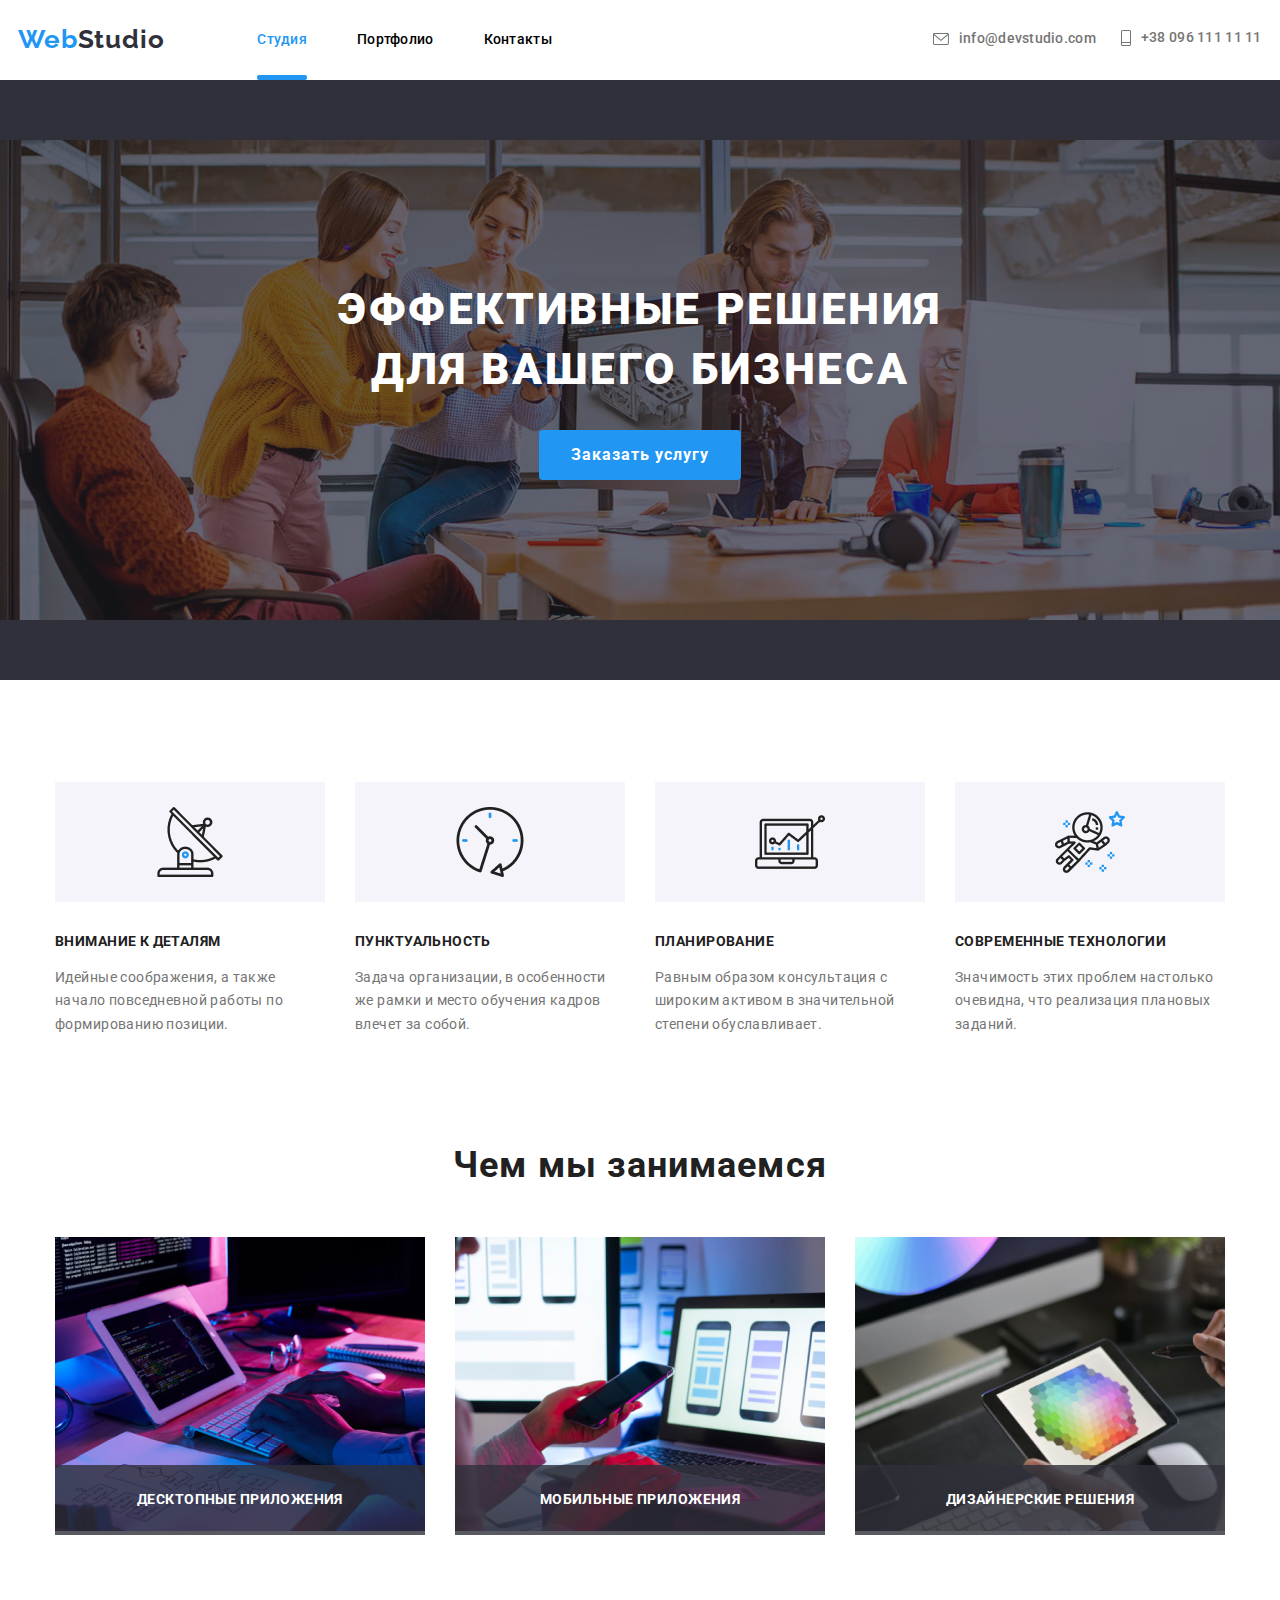
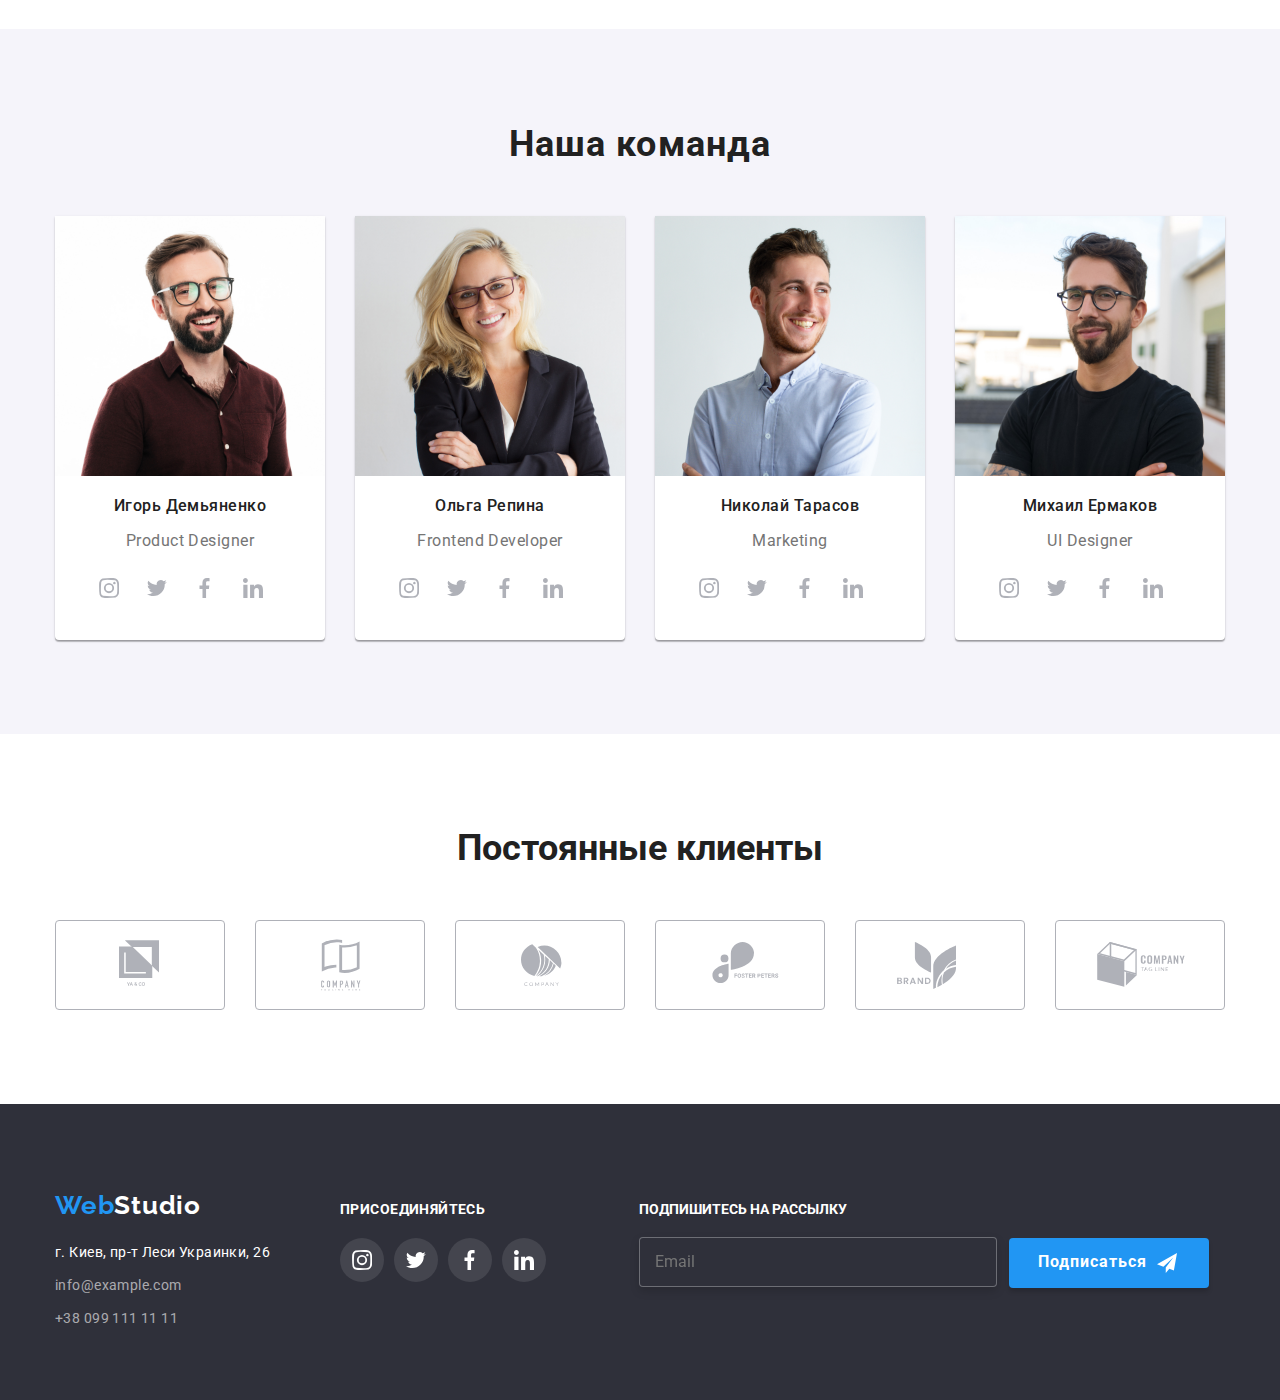
==== commit 3947d04d: "edit 2" ====
--- a/index.html
+++ b/index.html
@@ -64,28 +64,72 @@
                 </button>
                 <div  class="modal-desk"> 
                     <p>Оставьте свои данные, мы вам перезвоним</p>
+                    <div class="form-filed" >
+                        <input type="name" 
+                        class="form-input"
+                        name="name" 
+                        id="name" 
+                        placeholder="" 
+                        autocomplete="off">
+                    <label for="name" class="modal-label">Имя</label>
+                    
+                    <span class="modal-icon">
+                        <svg width="12" height="12">
+                            <use href="./img/modalbox.svg#icon-name-pic"></use>
+                        </svg>
+                    </span> 
+                       
+                </div>
                     <div class="form-filed">
-                    <label for="name" class="modal-label">Имя</label>
-                    <input type="name" name="name" id="name" placeholder="" autocomplete="off"></div>
+                    
+                    <input type="tel" 
+                    class="form-input"
+                    name="phone_number" 
+                    id="phone" 
+                    autocomplete="off">
+                    <label for="phone" class="modal-label">Телефон</label>
+                    <span class="modal-icon">
+                        <svg width="12" height="12">
+                            <use href="./img/modalbox.svg#icon-phone-pic"></use>
+                        </svg>
+                    </span> 
+
+                </div>
                     <div class="form-filed">
-                    <label for="phone" class="modal-label">Телефон</label>
-                    <input type="tel" name="phone_number" id="phone" autocomplete="off"></div>
-                    <div class="form-filed">
+                        <input type="email"
+                        class="form-input" 
+                        name="mail" 
+                        id="mail"
+                        autocomplete="off">
                     <label for="mail" class="modal-label" autocomplete="off">Почта</label>
-                    <input type="email" name="mail" id="mail"></div>
+                    <span class="modal-icon">
+                        <svg width="12" height="12">
+                            <use href="./img/modalbox.svg#icon-letter-pic"></use>
+                        </svg>
+                    </span> 
+                </div>
                     <div class="form-filed">
                     <label for="comment" class="modal-label">Комментарий</label>
-                    <textarea class="textarea" name="comment" id="comment" cols="" rows="">Введите текст</textarea></div>
+                    <textarea class="textarea" name="comment" id="comment" cols="" rows="" 
+                    placeholder="Введите текст"></textarea>
+                </div>
                 
-                <div role="group" class="modal-checkbox">
-                    <input type="checkbox" name="checkbox" id="checkbox" class="checkbox">
-                    <label for="checkbox" class="checkbox">Соглашаюсь с рассылкой и принимаю <span> <a href="">Условия договора</a></span> </label>
-                    </div>
-                    
-                    <div class="modal-submit">
-                    <button class="modal-buttom">Отправить</button></div>
-                </div>
-                </div>
+     
+                
+                    <label for="checkbox" class="checkbox-label"> 
+                        <input type="checkbox" 
+                        name="checkbox" 
+                        id="checkbox" 
+                        class="checkbox"> 
+                        <span class="submit-icon">
+                           
+                            
+                        </span>Соглашаюсь с рассылкой и принимаю <span> <a href=""> Условия договора</a></span> </label>
+    
+                    <span class="submit"></span>
+                    <button class="check-button" >
+                        Отправить</button>
+            
             </div>
         
                
@@ -465,7 +509,7 @@
                <form class="form">
                    <label for="mail">  </label> 
                    <input  type="email" name="mail" id="mail"
-                   placeholder="Email"> 
+                   placeholder="Email" autocomplete="off"> 
                </form>
             </li>
         <li>
--- a/css/styles.css
+++ b/css/styles.css
@@ -83,6 +83,8 @@
     display: block;
     padding-top: 32px;
     padding-bottom: 32px;
+    transition-property: background-color;
+    transition-duration: 250ms;
     }
     
     .nav-link::after{
@@ -97,7 +99,7 @@
     border-radius: 2px;
        
     opacity: 0;
-    transition: opacity 250ms cubic-bezier(0.4, 0, 0.2, 1);
+    transition: 250ms cubic-bezier(0.4, 0, 0.2, 1);
     }
 
     .nav-link-active{
@@ -125,20 +127,19 @@
     background-color: #2196F3;
     border-radius: 2px;      
     opacity: 1;
-    transition: opacity 250ms cubic-bezier(0.4, 0, 0.2, 1);
+    transition: 250ms cubic-bezier(0.4, 0, 0.2, 1);
     }
 
     .nav-link:hover,
     .nav-link:focus{
     color: var(--accent-color);
     display: block;
+    transition:  250ms cubic-bezier(0.4, 0, 0.2, 1) ;
     }
     .nav-link:hover::after{
     opacity: 1;
     }
     
-   
-  
     .nav-contacts{
     display: flex;
     align-items: center;
@@ -157,6 +158,8 @@
     padding-right: 25px;
     display: inline-flex;
     align-items: center;
+    transition-property: background-color;
+    transition-duration: 250ms;
     }
     .contacts-mail:hover svg,
     .contacts-mail:focus svg{
@@ -165,6 +168,7 @@
     .contacts-mail:hover,
     .contacts-mail:focus{
     color: #2196F3;
+    transition:  250ms cubic-bezier(0.4, 0, 0.2, 1) ;
     }
     
     .letter{
@@ -174,6 +178,8 @@
     margin-right: 10px;
     fill: #757575;
     cursor: pointer;
+    transition-property: fill;
+    transition-duration: 250ms;
     }
      
     .contacts-tel{  
@@ -186,11 +192,14 @@
     letter-spacing: 0.02em; 
     display: inline-flex;
     align-items: center;
+    transition-property: background-color;
+    transition-duration: 250ms;
     }
       
     .contacts-tel:hover,
     .contacts-tel:focus{
     color:var(--accent-color);
+    transition:  250ms cubic-bezier(0.4, 0, 0.2, 1) ;
     }
     .contacts-tel:hover svg,
     .contacts-tel:focus svg{
@@ -203,6 +212,8 @@
     margin-right: 10px;
     fill: #757575;
     cursor: pointer;
+    transition-property: fill;
+    transition-duration: 250ms;
     }
        
        /*  HERO */
@@ -267,20 +278,20 @@
 
 
 .backdrop{
-    position: fixed;
-    top: 0;
-    left: 0;
-    width:100%;
-    height: 100%;
-    background-color:rgba(0, 0, 0, 0.2);
+position: fixed;
+top: 0;
+left: 0;
+width:100%;
+height: 100%;
+background-color:rgba(0, 0, 0, 0.2);
+z-index: 1;
 }
     
 .backdrop.is-hidden {
-    visibility: hidden;
-    opacity: 0;
-    pointer-events: none;
-}
-    
+visibility: hidden;
+opacity: 0;
+pointer-events: none;
+}  
 .modal{
 position:absolute;
 top:50%;
@@ -291,6 +302,8 @@
 background-color: #fff; 
 }
 .modal-label{
+position: absolute;
+transform: translateY(-90%);
 font-family: Roboto;
 font-style: normal;
 font-weight: normal;
@@ -302,36 +315,44 @@
 padding-bottom: 4px;
 }
 .close-button{
-    position: fixed;
-    top: 0;
-    right:0;
-    margin: 8px;
-    width: 30px;
-    height: 30px;
-    border-radius: 50%;
-    background: #FFFFFF;
-    border: 1px solid rgba(0, 0, 0, 0.1);
-    cursor: pointer;
+position: fixed;
+top: 0;
+right:0;
+margin: 8px;
+width: 30px;
+height: 30px;
+border-radius: 50%;
+background: #FFFFFF;
+border: 1px solid rgba(0, 0, 0, 0.1);
+cursor: pointer;
+transition-property: fill;
+transition-duration: 250ms;
+}
+.close-button:hover,
+.close-button:focus{
+fill: var(--accent-color);
+transition:  250ms cubic-bezier(0.4, 0, 0.2, 1) ;
 }
 .modal-desk{
 width: 448px;
 height: 342px;
-
 margin-left: auto;
 margin-right: auto;
 text-align: start;
 }
 .form-filed{
+position: relative;
 display: flex;
 flex-direction: column;
 }
 .form-filed a{
-    color: var(--accent-color);
-    text-decoration: underline;
-}
-
+color: var(--accent-color);
+text-decoration: underline;
+}
+.form-filed input:active{
+    border-color: var(--accent-color);
+}
 .modal-desk p{
-padding-top: 40px;
 font-family: Roboto;
 font-style: normal;
 font-weight: 700;
@@ -340,14 +361,19 @@
 text-align: center;
 letter-spacing: 0.03em;
 color: #212121;
-margin: 0;
+padding-bottom: 32px;
+margin-top: 40px;
+margin-bottom: 12px;
 }
 .modal-desk input{
 border: 1px solid rgba(33, 33, 33, 0.2);
 box-sizing: border-box;
 border-radius: 4px;
-
-}
+}
+.form-input:active{
+    border: none;
+}
+
 .textarea{
 resize: none;
 width: 448px;
@@ -361,47 +387,112 @@
 font-size: 14px;
 line-height: 1.14;
 letter-spacing: 0.01em;
-color: rgba(117, 117, 117, 0.5);
+color: rgba(117, 117, 117, 1);
 padding: 12px 16px;
-}
-.checkbox{  
-text-align: center;
-font-family: Roboto;
-font-style: normal;
-font-weight: normal;
+outline: var(--accent-color);
+}
+.textarea:hover{
+    border: 1px solid var(--accent-color);
+}
+.textarea::placeholder{
+    color:  rgba(117, 117, 117, 0.5);
+}
+
+.checkbox-label{ 
+position: relative;
 font-size: 14px;
 line-height: 24px;
 letter-spacing: 0.03em;
 color: #757575;   
+display: flex;
+align-items: center;
 padding-top: 20px;
 padding-bottom: 30px;
-}
-.modal-checkbox a{
-    color: var(--accent-color);
-    text-decoration: underline;
-}
-.modal-submit{
-margin-left: 110px ;
-
-  
-}
-.modal-buttom{
-
+padding-left: 10px;
+}
+
+.checkbox-label a{
+color: var(--accent-color);
+text-decoration: underline;
+padding-left: 5px;
+}
+.checkbox{
+appearance: none;
+position: absolute;
+}
+.submit-icon{
+display: inline-block;
+width: 16px;
+height: 15px;
+margin-right: 9px;
+border-radius: 4px;
+border: 2px solid #2a2a2a;
+transition-property: fill;
+transition-duration: 250ms;
+background-image: url(/img/submit.svg);
+
+}
+.checkbox:checked + .submit-icon{
+border-color: #2196F3;
+background-color: #2196F3;
+background-image: url(/img/submit.svg);
+background-size: contain;
+background-repeat: no-repeat;
+align-items: center;
+background-origin: border-box;
+transition:  250ms cubic-bezier(0.4, 0, 0.2, 1) ;
+}
+.check-button{
+display: inline-block;
+align-items: center;
 width: 200px;
 height: 50px;
-color: var(--primary-white-color);
-background: #2196F3;
+background: #188CE8;
 box-shadow: 0px 4px 4px rgba(0, 0, 0, 0.15);
+border-radius: 4px;
+color: #fff;
 border: none;
-margin-left: 16px;
-margin-right: 16px;
+margin-left: 120px;
+margin-right: 120px;
 cursor: pointer;
 }
-.modal-checkbox{
- text-align: center;
-padding-top: 20px;
-padding-bottom: 30px;
-}
+
+.form-input{
+margin-bottom: 20px;
+width: 448px;
+height: 40px;
+padding-left: 40px ;
+border: 1px solid rgba(33, 33, 33, 0.2);
+box-sizing: border-box;
+border-radius: 4px;
+cursor: pointer;
+transition-property: fill;
+transition-duration: 250ms;
+outline: var(--accent-color);
+}
+.form-input:hover,
+.form-input:focus{
+    border: 1px solid var(--accent-color);
+    fill: #2196F3;
+    transition:  250ms cubic-bezier(0.4, 0, 0.2, 1) ;
+}
+.modal-icon{
+position: absolute;
+top: 20%;
+left: 19px;
+display: inline-block;
+width: 20px;
+height: 20px;
+transition-property: fill;
+transition-duration: 250ms;
+}
+.form-filed:focus-within,
+.form-filed:hover .modal-icon{
+    color: var(--accent-color);
+    fill: var(--accent-color);
+    transition:  250ms cubic-bezier(0.4, 0, 0.2, 1) ;
+}
+
 
 
     .section-text{
@@ -615,21 +706,29 @@
     width: 20px;
     height: 20px;
     fill: #AFB1B8;
+    transition-property: fill;
+    transition-duration: 250ms;
     }
     .twitter{
     width: 20px;
     height: 20px;
     fill: #AFB1B8;
+    transition-property: fill;
+    transition-duration: 250ms;
     }
     .facebook{
     width: 20px;
     height: 20px;
     fill: #AFB1B8;
+    transition-property: fill;
+    transition-duration: 250ms;
     }
     .linkedin{
     width: 20px;
     height: 20px;
     fill: #AFB1B8;
+    transition-property: fill;
+    transition-duration: 250ms;
     }
     
     .link{
@@ -721,12 +820,15 @@
     color: #AFB1B8;
     background-color: #fff; 
     margin-right: 30px;
+    transition-property: background-color;
+    transition-duration: 250ms;
     }
     
     .logo-box:hover,
     .logo-box:focus{
     border: 1px solid #2196F3;
     cursor: pointer;
+    transition:  250ms cubic-bezier(0.4, 0, 0.2, 1) ;
     }
     .logo-box:last-child{
     margin-right: 0px;
@@ -734,6 +836,7 @@
     .logo-box:hover svg,
     .logo-box:focus svg{
     fill: #2196F3;
+    transition:  250ms cubic-bezier(0.4, 0, 0.2, 1) ;
     }
     .client-logo{
     display: block;
@@ -767,7 +870,6 @@
     }
     .footer{
     display: inline-block;
-    margin-right: 70px;
     align-items: center;
     }
     
@@ -850,6 +952,7 @@
 width: 206px;
 padding: 0px;
 margin-right: 93px;
+margin-left: 70px;
 }
     
 .foot{
@@ -867,11 +970,14 @@
 height: 44px;
 align-items: center;
 justify-content: center;
+border-radius: 50%;
+transition-property: background-color;
+transition-duration: 250ms;
 }
 .footer-fb:hover,
 .footer-fb:focus{
 background-color: #2196F3;
-border-radius: 50%;
+transition:  250ms cubic-bezier(0.4, 0, 0.2, 1) ;
 }
 .footer-fb:hover svg,
 .footer-fb:focus svg{
@@ -940,4 +1046,5 @@
     padding-top: 15px;
     padding-left: 15px; 
     padding-bottom: 15px;
+    outline:none;
 }